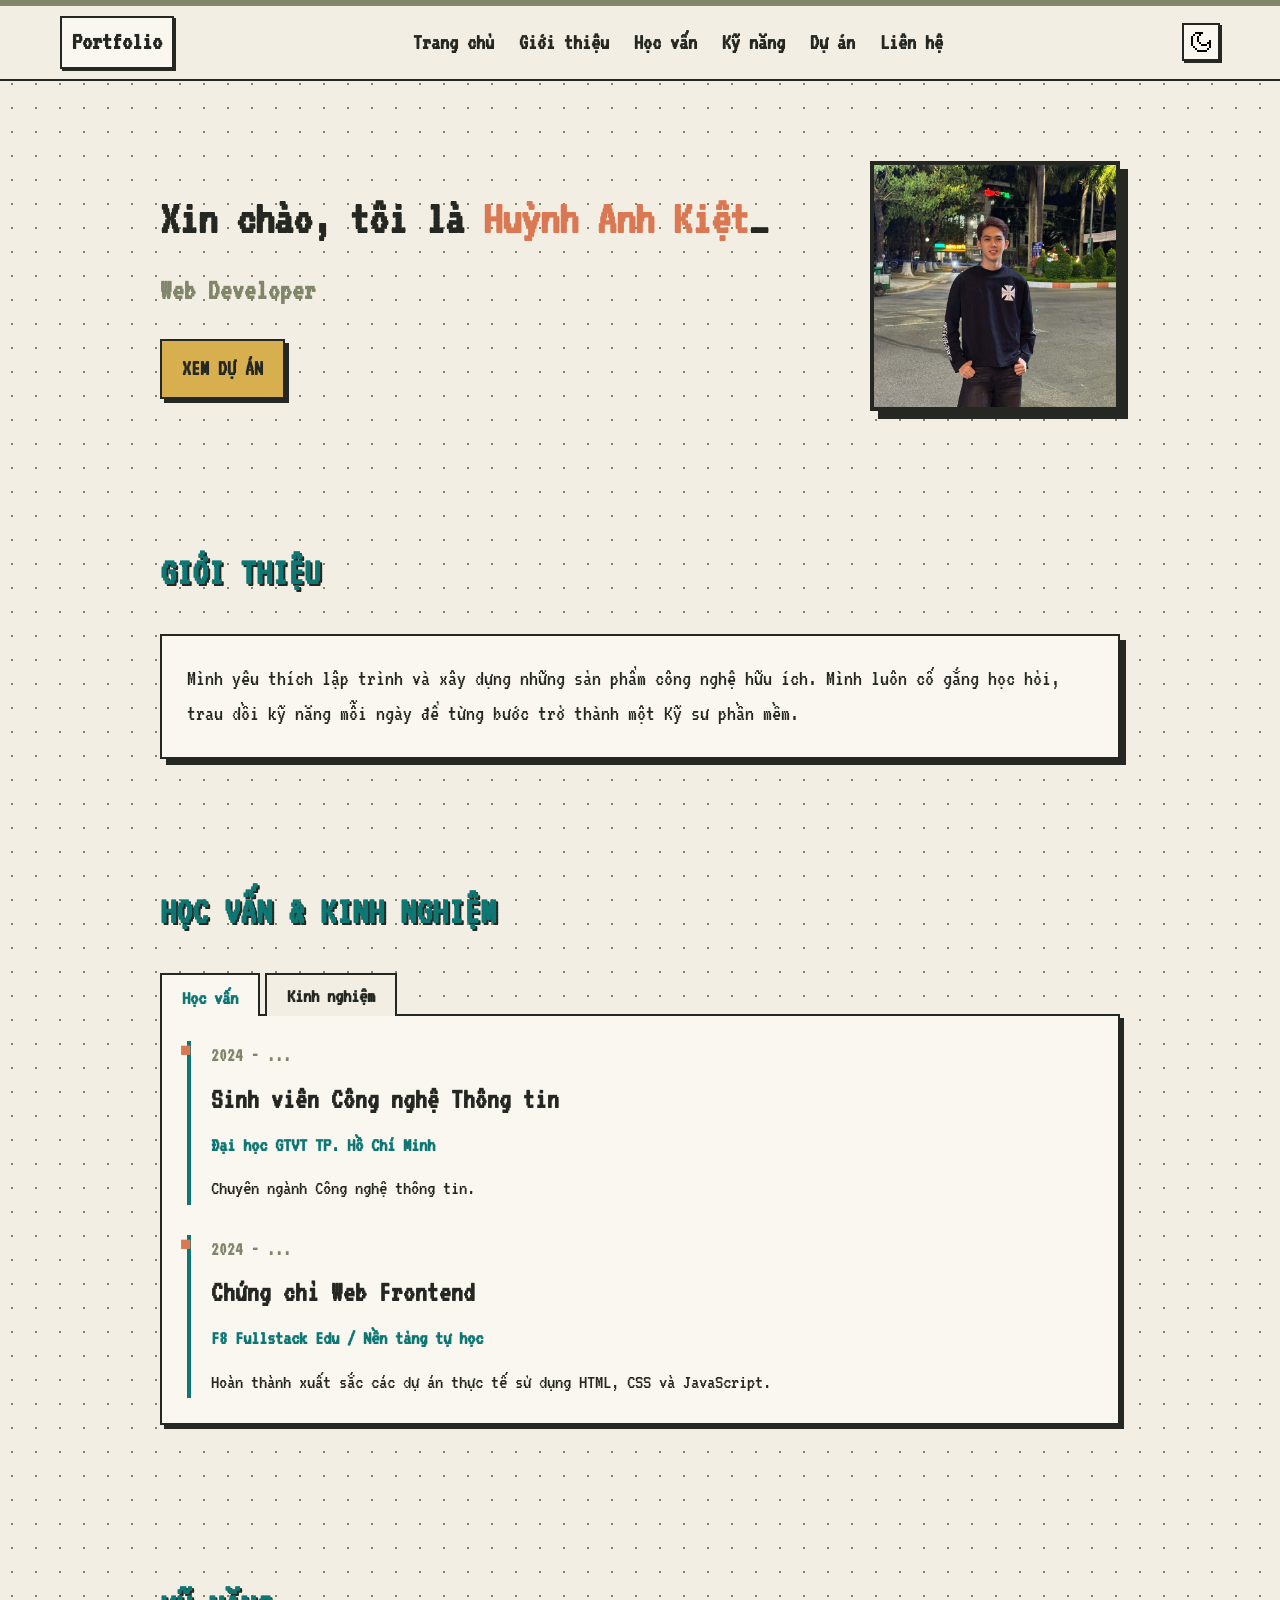
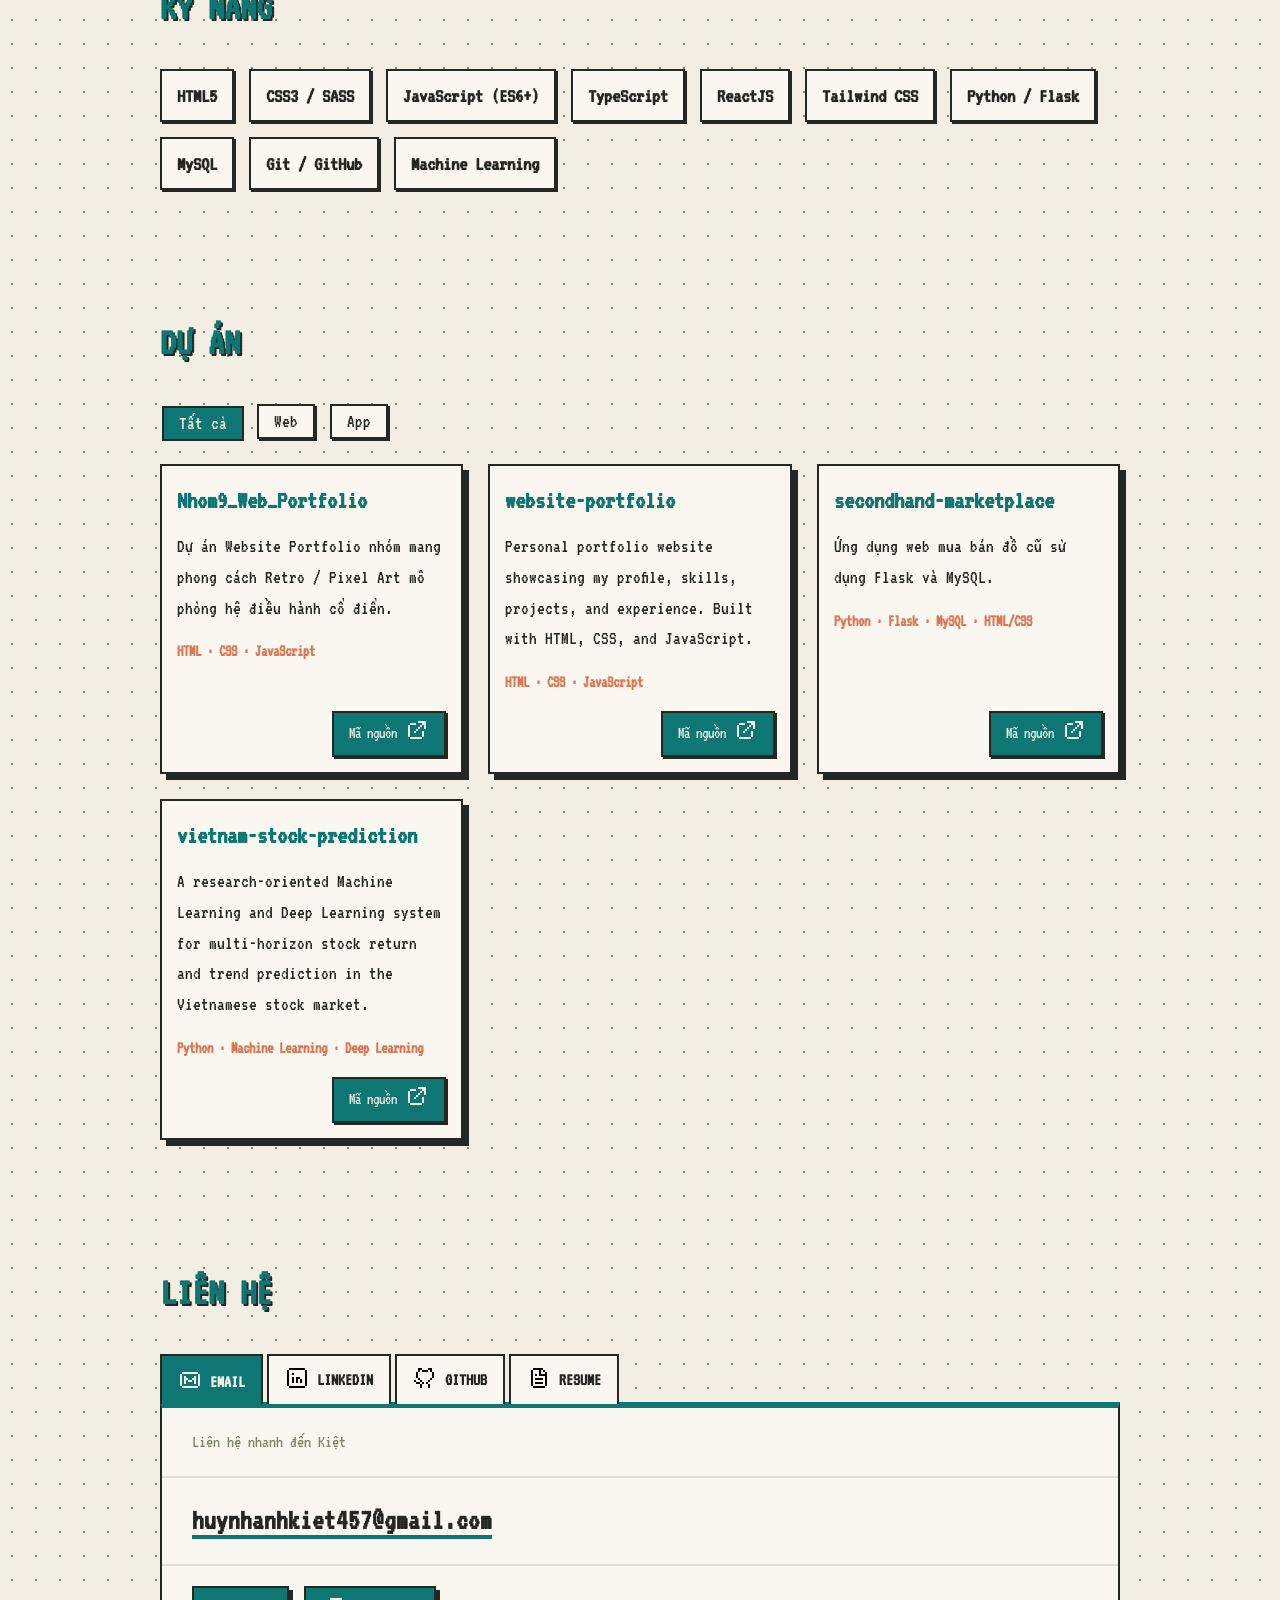
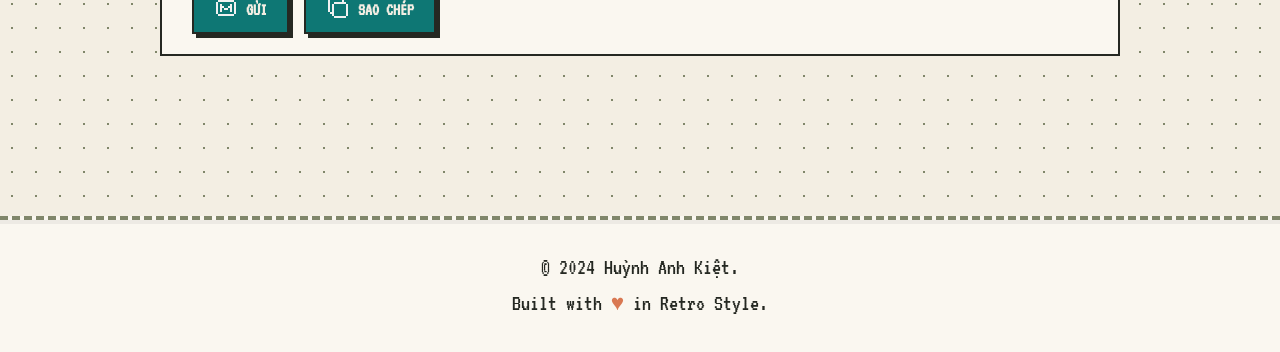
==== HuynhAnhKiet/index.html @ 13ee6129 "Update folder HuynhAnhKiet" ====
<!DOCTYPE html>
<html lang="vi">
<head>
    <meta name="description" content="Portfolio của Huỳnh Anh Kiệt - Junior Developer. Xem các dự án và kỹ năng lập trình Frontend của tôi.">
    <meta property="og:title" content="Huỳnh Anh Kiệt | Web Developer Portfolio">
    <meta property="og:description" content="Portfolio mang phong cách Retro / Windows 95.">
    <meta charset="UTF-8">
    <meta name="viewport" content="width=device-width, initial-scale=1.0">
    <title>Portfolio của Kiệt</title>
    <link rel="stylesheet" href="./css/style.css">
    <script src="js/main.js" defer></script>
    <script src="js/portfolio-data.js" defer></script>
</head>
<body>
    <header id="header">
        <nav class="navbar">
            <div class="logo">Portfolio</div>
            <ul class="nav-links">
                <li><a href="#hero">Trang chủ</a></li>
                <li><a href="#about">Giới thiệu</a></li>
                <li><a href="#resume">Học vấn</a></li>
                <li><a href="#skills">Kỹ năng</a></li>
                <li><a href="#projects">Dự án</a></li>
                <li><a href="#contact">Liên hệ</a></li>
            </ul>
            <button id="darkModeToggle" aria-label="Toggle Dark Mode">
                <img src="./assets/icons/moon.svg" alt="Toggle Dark Mode" width="24" height="24">
            </button>
            <div class="hamburger-menu" id="mobile-menu-btn">
                <span></span><span></span><span></span>
            </div>
        </nav>
    </header>

    <main>
        <section id="hero" class="section-padding hero-pixel">
            <div class="hero-content">
                <h1>Xin chào, tôi là <span class="highlight">Huỳnh Anh Kiệt</span><span class="blink-cursor">_</span></h1>
                <h2>Web Developer</h2>
                <a href="#projects" class="btn btn-primary">Xem dự án</a>
            </div>
            <div class="hero-image">
                <img src="./assets/images/avatar.jpg" alt="Ảnh đại diện" class="pixel-avatar" width="48" height="48">
            </div>
        </section>

        <section id="about" class="section-padding">
            <h2 class="section-title">Giới thiệu</h2>
            <div class="pixel-box">
                <p>Mình yêu thích lập trình và xây dựng những sản phẩm công nghệ hữu ích. 
                    Mình luôn cố gắng học hỏi, trau dồi kỹ năng mỗi ngày để từng bước trở thành một Kỹ sư phần mềm.
                </p>
            </div>
        </section>

        <section id="resume" class="section-padding">
            <h2 class="section-title">Học vấn & Kinh nghiệm</h2>
            <div class="tabs-container">
                <div class="tab-button">
                    <button class="tab-btn active" data-target="education">Học vấn</button>
                    <button class="tab-btn" data-target="experience">Kinh nghiệm</button>
                </div>

                <div class="tab-content active" id="education">
                    <ul class="retro-list">
                        <li>
                            <div class="time">2024 - ...</div>
                            <h3 class="title">Sinh viên Công nghệ Thông tin</h3>
                            <div class="subtitle">Đại học GTVT TP. Hồ Chí Minh</div>
                            <p>Chuyên ngành Công nghệ thông tin.</p>
                        </li>
                        <li>
                            <div class="time">2024 - ...</div>
                            <h3 class="title">Chứng chỉ Web Frontend</h3>
                            <div class="subtitle">F8 Fullstack Edu / Nền tảng tự học</div>
                            <p>Hoàn thành xuất sắc các dự án thực tế sử dụng HTML, CSS và JavaScript.</p>
                        </li>
                    </ul>
                </div>
                
                <div class="tab-content" id="experience">
                    <ul class="retro-list">
                        <li>
                            <div class="time">06/2024 - Hiện tại</div>
                            <h3 class="title">Junior Frontend Developer</h3>
                            <div class="subtitle">Công ty ABC Tech (Mẫu)</div>
                            <p>Phát triển giao diện web thân thiện người dùng. Tối ưu hóa hiệu suất trang (PageSpeed) và làm việc chặt chẽ với team Design qua Figma.</p>
                        </li>
                        <li>
                            <div class="time">01/2024 - 05/2024</div>
                            <h3 class="title">Thực tập sinh Web Developer</h3>
                            <div class="subtitle">Công ty XYZ Solutions (Mẫu)</div>
                            <p>Tham gia xây dựng các trang Landing Page bằng HTML/CSS/JS thuần. Học hỏi quy trình làm việc Agile/Scrum và quản lý mã nguồn bằng Git.</p>
                        </li>
                    </ul>
                </div>
            </div>
        </section>

        <section id="skills" class="section-padding">
            <h2 class="section-title">Kỹ năng</h2>
            <div class="skills-grid" id="skillsContainer"></div>
        </section>

        <section id="projects" class="section-padding">
            <h2 class="section-title">Dự án</h2>
            <div class="project-filter" id="projectFilter">
                <button class="filter-btn active" data-filter="all">Tất cả</button>
                <button class="filter-btn" data-filter="web">Web</button>
                <button class="filter-btn" data-filter="app">App</button>
            </div>
            <div class="projects-grid" id="projectsContainer"></div>
        </section>

        <section id="contact" class="section-padding">
            <h2 class="section-title">Liên hệ</h2>
            <div class="tabs-container">
                <div class="tab-buttons">
                    <button class="os-tab active" data-tab="tab-email">
                        <span><img src="./assets/icons/gmail.svg" alt="Gmail Icon" width="24" height="24"></span>
                        EMAIL
                    </button>
                    <button class="os-tab" data-tab="tab-linkedin">
                        <span><img src="./assets/icons/linkedin-2.svg" alt="LinkedIn Icon" width="24" height="24"></span>
                        LINKEDIN
                    </button>
                    <button class="os-tab" data-tab="tab-github">
                        <span><img src="./assets/icons/github.svg" alt="GitHub Icon" width="24" height="24"></span>
                        GITHUB
                    </button>
                    <button class="os-tab" data-tab="tab-resume">
                        <span><img src="./assets/icons/file-text.svg" alt="Resume Icon" width="24" height="24"></span>
                        RESUME
                    </button>
                </div>

                <div class="tab-panel-container">
                    <div class="tab-panel active" id="tab-email">
                        <div class="panel-row text-muted">Liên hệ nhanh đến Kiệt</div>
                        <div class="panel-row">
                            <a href="mailto:huynhanhkiet457@gmail.com" class="email-highlight">huynhanhkiet457@gmail.com</a>
                        </div>
                        <div class="panel-row action-buttons">
                            <a href="mailto:huynhanhkiet457@gmail.com">
                                <button class="os-btn btn-primary">
                                    <span><img src="./assets/icons/gmail.svg" alt="Gmail Icon" width="24" height="24"></span> Gửi
                                </button>
                            </a>

                            <button class="os-btn btn-primary" id="copyEmailBtn">
                                <span><img src="./assets/icons/copy.svg" alt="Copy Icon" width="24" height="24"></span> Sao chép
                            </button>
                        </div>
                    </div>

                    <div class="tab-panel" id="tab-linkedin">
                        <div class="panel-row text-muted">Kinh nghiệm làm việc và thư giới thiệu</div>
                        <div class="panel-row">
                            <span class="content-highlight">in/huynhanhkiet123</span>
                        </div>
                        <div class="panel-row action-buttons">
                            <a href="https://www.linkedin.com/in/huynhanhkiet123" class="os-btn btn-primary" target="_blank">
                                Mở LinkedIn <span><img src="./assets/icons/link.svg" alt="Link Icon" width="24" height="24"></span>
                            </a>
                        </div>
                    </div>

                    <div class="tab-panel" id="tab-github">
                        <div class="panel-row text-muted">Các dự án</div>
                        <div class="panel-row">
                            <span class="content-highlight">anhkiet1210</span>
                        </div>
                        <div class="panel-row action-buttons">
                            <a href="https://github.com/anhkiet1210" class="os-btn btn-primary" target="_blank">
                                Mở GitHub <span><img src="./assets/icons/link.svg" alt="Link Icon" width="24" height="24"></span>
                            </a>
                        </div>
                    </div>

                    <div class="tab-panel" id="tab-resume">
                        <div class="panel-row text-muted">Một trang PDF</div>
                        <div class="panel-row">
                            <span class="content-highlight">resume.pdf</span>
                        </div>
                        <div class="panel-row action-buttons">
                            <a href="./assets/docs/resume.pdf" download="resume.pdf" class="os-btn btn-primary">
                                Tải CV <span><img src="./assets/icons/download.svg" alt="Download Icon" width="24" height="24"></span>
                            </a>
                        </div>
                    </div>
                </div>
            </div>
        </section>
    </main>

    <button id="scrollToTopBtn" aria-label="Lên đầu trang" style="display: none;">
        <img src="./assets/icons/arrow-big-up.svg" alt="Up" width="24" height="24">
    </button>

    <footer class="retro-footer">
        <p>© 2024 Huỳnh Anh Kiệt.</p>
        <p>Built with <span style="color: var(--retro-terracotta);">♥</span> in Retro Style.</p>
    </footer>
</body>
</html>
---- HuynhAnhKiet/css/style.css ----
/* ================== 1. BIẾN MÀU & THIẾT LẬP CHUNG ================== */
@import url('https://fonts.googleapis.com/css2?family=VT323&display=swap');

:root {
    --warm-beige: #F3EEE3;
    --vintage-ivory: #FAF7F0;
    --retro-charcoal: #252822;
    --crt-teal: #0E7774;
    --retro-terracotta: #D97852;
    --arcade-gold: #D8AF4F;
    --vintage-olive: #80866A;
    --shadow-color: #252822;
}
a, 
button, 
.os-tab, 
.tab-btn, 
.filter-btn, 
.nav-links a {
    cursor: url('../assets/icons/mouse.svg'), pointer !important;
}

/* Biến màu cho Dark Mode */
body.dark-mode {
    --warm-beige: #121212;
    --vintage-ivory: #1E1E1E;
    --retro-charcoal: #E0E0E0;
    --crt-teal: #4db8b8;
    --retro-terracotta: #e07a5f;
    --arcade-gold: #f4a261;
    --vintage-olive: #8d99ae;
    --shadow-color: #000000;
}

* {
    margin: 0;
    padding: 0;
    box-sizing: border-box;
}

html {
    scroll-behavior: smooth;
}

body {
    font-family: 'VT323', monospace;
    background-color: var(--warm-beige);
    background-image: radial-gradient(var(--vintage-olive) 1px, transparent 1px);
    background-size: 24px 24px;
    color: var(--retro-charcoal);
    line-height: 1.6;
    transition: background-color 0.3s, color 0.3s;
    cursor: url('../assets/icons/cursor-minimal.svg'), auto; 
}

main {
    max-width: 1000px;
    margin: 0 auto;
    padding: 20px;
}

.section-padding {
    padding: 60px 0;
}

.section-title {
    font-size: 2.5rem;
    color: var(--crt-teal);
    text-transform: uppercase;
    text-shadow: 2px 2px 0px var(--shadow-color);
    margin-bottom: 30px;
}

/* Nút bấm chung */
.btn-primary {
    display: inline-block;
    background-color: var(--arcade-gold);
    color: var(--shadow-color);
    border: 2px solid var(--retro-charcoal);
    padding: 10px 20px;
    font-family: inherit;
    font-size: 1.4rem;
    font-weight: bold;
    text-decoration: none;
    text-transform: uppercase;
    box-shadow: 4px 4px 0px var(--shadow-color);
    cursor: pointer;
    transition: transform 0.1s, box-shadow 0.1s;
}

.btn-primary:active {
    transform: translate(4px, 4px);
    box-shadow: 0px 0px 0px var(--shadow-color);
}

/* Bổ sung hiệu ứng khi lướt chuột qua nút bấm chung */
.btn-primary:hover, .os-btn:hover {
    transform: translate(-2px, -2px);
    box-shadow: 6px 6px 0px var(--shadow-color);
    background-color: var(--crt-teal);
    color: var(--warm-beige);
}

/* Bỏ hover cho nút đang Active ở project-filter để không bị loạn màu */
.filter-btn.active:hover {
    transform: translate(2px, 2px);
    box-shadow: 0px 0px 0px var(--shadow-color);
}

/* ================== 2. HEADER & NAVBAR ================== */
#header {
    font-size: 1.4rem;
    background-color: var(--warm-beige);
    border-top: 6px solid var(--vintage-olive);
    border-bottom: 2px solid var(--retro-charcoal);
    position: sticky;
    top: 0;
    z-index: 1000;
    transition: background-color 0.3s;
}

.navbar {
    display: flex;
    justify-content: space-between;
    align-items: center;
    padding: 10px 20px;
    max-width: 1200px;
    margin: 0 auto;
}

.logo {
    background-color: var(--vintage-ivory);
    color: var(--retro-charcoal);
    border: 2px solid var(--retro-charcoal);
    padding: 4px 10px;
    font-size: 1.6rem;
    font-weight: bold;
    box-shadow: 2px 2px 0px var(--shadow-color);
}

.nav-links {
    display: flex;
    list-style: none;
    gap: 25px;
}

.nav-links a {
    text-decoration: none;
    color: var(--retro-charcoal);
    font-weight: bold;
    font-size: 1.4rem;
}

.nav-links a:hover {
    color: var(--crt-teal);
}

#darkModeToggle {
    background-color: var(--vintage-ivory);
    border: 2px solid var(--retro-charcoal);
    padding: 5px;
    cursor: pointer;
    display: flex;
    align-items: center;
    box-shadow: 2px 2px 0px var(--shadow-color);
    transition: transform 0.1s, box-shadow 0.1s;
}

#darkModeToggle:active {
    transform: translate(2px, 2px);
    box-shadow: 0px 0px 0px var(--shadow-color);
}

/* Ẩn Hamburger mặc định trên PC */
.hamburger-menu {
    display: none;
    flex-direction: column;
    gap: 4px;
    cursor: pointer;
    border: 2px solid var(--retro-charcoal);
    padding: 5px;
    background-color: var(--vintage-ivory);
    box-shadow: 2px 2px 0px var(--shadow-color);
}
.hamburger-menu span {
    width: 25px;
    height: 3px;
    background-color: var(--retro-charcoal);
}

/* ================== 3. HERO & ABOUT ================== */
.hero-pixel {
    display: flex;
    align-items: center;
    justify-content: space-between;
    gap: 40px;
}

.hero-content h1 {
    font-size: 3rem;
    margin-bottom: 10px;
}
.hero-content h2 {
    font-size: 1.8rem;
    color: var(--vintage-olive);
    margin-bottom: 25px;
}
.highlight {
    color: var(--retro-terracotta);
}
.blink-cursor {
    animation: blink 1s step-end infinite;
}
@keyframes blink { 50% { opacity: 0; } }

.pixel-avatar {
    width: 250px;
    height: 250px;
    object-fit: cover;
    background-color: var(--vintage-ivory);
    border: 4px solid var(--retro-charcoal);
    box-shadow: 8px 8px 0px var(--shadow-color);
}

.pixel-box {
    background-color: var(--vintage-ivory);
    border: 2px solid var(--retro-charcoal);
    padding: 25px;
    box-shadow: 6px 6px 0px var(--shadow-color);
    font-size: 1.4rem;
}

/* ================== 4. RESUME (TABS) ================== */
.tab-button {
    display: flex;
    gap: 5px;
    margin-bottom: -2px;
}

.tab-btn {
    background-color: var(--warm-beige);
    color: var(--retro-charcoal);
    border: 2px solid var(--retro-charcoal);
    border-bottom: none;
    padding: 8px 20px;
    font-family: inherit;
    font-size: 1.3rem;
    font-weight: bold;
    cursor: pointer;
    transition: background-color 0.2s, color 0.2s;
}

.tab-btn.active {
    background-color: var(--vintage-ivory);
    color: var(--crt-teal);
    padding-top: 12px;
}

.tab-btn:hover:not(.active) {
    background-color: rgba(14, 119, 116, 0.1);
}

.tab-content {
    display: none;
    background-color: var(--vintage-ivory);
    border: 2px solid var(--retro-charcoal);
    padding: 25px;
    box-shadow: 4px 4px 0px var(--shadow-color);
    font-size: 1.3rem;
}
.tab-content.active { display: block; }

/* ================== 5. SKILLS & PROJECTS ================== */
.skills-grid {
    display: flex;
    flex-wrap: wrap;
    gap: 15px;
}
.skill-card {
    background-color: var(--vintage-ivory);
    border: 2px solid var(--retro-charcoal);
    padding: 8px 15px;
    font-size: 1.3rem;
    font-weight: bold;
    box-shadow: 2px 2px 0px var(--shadow-color);
    transition: transform 0.2s, box-shadow 0.2s, background-color 0.2s, color 0.2s;
}

.skill-card:hover {
    transform: translate(-2px, -2px);
    box-shadow: 4px 4px 0px var(--shadow-color);
    background-color: var(--crt-teal);
    color: var(--warm-beige);
}

.project-filter {
    display: flex;
    gap: 15px;
    margin-bottom: 25px;
}
.filter-btn {
    background-color: var(--vintage-ivory);
    color: var(--retro-charcoal);
    border: 2px solid var(--retro-charcoal);
    padding: 6px 15px;
    font-family: inherit;
    font-size: 1.2rem;
    cursor: pointer;
    box-shadow: 2px 2px 0px var(--shadow-color);
}
.filter-btn.active, .filter-btn:active {
    background-color: var(--crt-teal);
    color: var(--warm-beige);
    transform: translate(2px, 2px);
    box-shadow: 0px 0px 0px var(--shadow-color);
}

.projects-grid {
    display: grid;
    grid-template-columns: repeat(auto-fit, minmax(280px, 1fr));
    gap: 25px;
}
.project-card {
    background-color: var(--vintage-ivory);
    border: 2px solid var(--retro-charcoal);
    box-shadow: 6px 6px 0px var(--shadow-color);
    padding: 15px;
    display: flex;
    flex-direction: column;
    transition: transform 0.2s, box-shadow 0.2s;
    height: 100%;
}

.project-card:hover {
    transform: translate(-4px, -4px);
    box-shadow: 10px 10px 0px var(--shadow-color);
}

.project-image {
    width: 100%;
    height: 180px;
    object-fit: cover;
    border: 2px solid var(--retro-charcoal);
    margin-bottom: 15px;
}
.project-title {
    font-size: 1.6rem;
    color: var(--crt-teal);
    margin-bottom: 10px;
}
.project-description {
    font-size: 1.2rem;
    margin-bottom: 15px;
}
.project-technologies {
    font-size: 1rem;
    color: var(--retro-terracotta);
    margin-bottom: 15px;
    font-weight: bold;
}
.project-link {
    display: inline-flex;
    align-items: center;
    gap: 8px;
    background-color: var(--crt-teal);
    color: var(--warm-beige);
    padding: 5px 15px;
    text-decoration: none;
    border: 2px solid var(--retro-charcoal);
    box-shadow: 2px 2px 0px var(--shadow-color);
}

.project-link img {
    filter: invert(99%) sepia(51%) saturate(161%) hue-rotate(334deg) brightness(112%) contrast(89%);
}

.project-content {
    display: flex;
    flex-direction: column;
    flex-grow: 1; 
}

.project-links {
    display: flex;
    justify-content: flex-end;
    margin-top: auto;
}

/* ================== 6. CONTACT TABS (RETRO UI) ================== */
.tabs-container { margin-bottom: 30px; }
.tab-buttons {
    display: flex;
    gap: 4px;
    margin-bottom: -2px;
    position: relative;
    z-index: 2;
    flex-wrap: wrap;
}
.os-tab {
    background-color: var(--vintage-ivory);
    color: var(--retro-charcoal);
    border: 2px solid var(--retro-charcoal);
    border-bottom: none;
    padding: 8px 16px;
    font-family: inherit;
    font-size: 1.1rem;
    font-weight: bold;
    cursor: pointer;
    display: flex;
    align-items: center;
    gap: 8px;
}
.os-tab.active {
    background-color: var(--crt-teal);
    color: var(--warm-beige);
    padding-top: 12px;
}
.tab-panel-container {
    background-color: var(--vintage-ivory);
    border: 2px solid var(--retro-charcoal);
    border-top: 6px solid var(--crt-teal);
    position: relative;
    z-index: 1;
}
.tab-panel { display: none; }
.tab-panel.active { display: block; }
.panel-row {
    padding: 20px 30px;
    border-bottom: 2px solid rgba(0, 0, 0, 0.1);
    display: block;
}
.panel-row:last-child { border-bottom: none; }
.text-muted {
    color: var(--vintage-olive);
    font-size: 1.1rem;
}
.email-highlight, .content-highlight {
    font-size: 1.8rem;
    font-weight: bold;
    color: var(--retro-charcoal);
    text-decoration: none;
}
.email-highlight { border-bottom: 4px solid var(--crt-teal); }

.action-buttons { display: flex; gap: 15px; }
.os-btn {
    font-family: inherit;
    font-size: 1.1rem;
    font-weight: bold;
    padding: 8px 20px;
    border: 2px solid var(--retro-charcoal);
    box-shadow: 4px 4px 0px var(--shadow-color);
    cursor: pointer;
    display: inline-flex;
    align-items: center;
    gap: 8px;
    text-decoration: none;
    background-color: var(--vintage-ivory);
    color: var(--retro-charcoal);
}
.os-btn:active {
    transform: translate(4px, 4px);
    box-shadow: 0px 0px 0px var(--shadow-color);
}
.os-btn.btn-primary {
    background-color: var(--crt-teal);
    color: var(--warm-beige);
}
.os-tab.active img, .os-btn.btn-primary img {
    filter: invert(99%) sepia(51%) saturate(161%) hue-rotate(334deg) brightness(112%) contrast(89%);
}

/* Nút Lên Đầu Trang */
#scrollToTopBtn {
    position: fixed;
    bottom: 30px;
    right: 30px;
    background-color: var(--arcade-gold);
    border: 2px solid var(--retro-charcoal);
    padding: 10px;
    box-shadow: 4px 4px 0px var(--shadow-color);
    cursor: pointer;
    z-index: 999;
}

/* ================== 7. RESPONSIVE (MOBILE) ================== */
@media (max-width: 768px) {
    .hamburger-menu { display: flex; }
    
    .nav-links {
        position: absolute;
        top: 100%;
        left: -100%;
        width: 100%;
        background-color: var(--vintage-ivory);
        flex-direction: column;
        text-align: center;
        padding: 20px 0;
        border-bottom: 2px solid var(--retro-charcoal);
        transition: left 0.3s ease;
    }
    .nav-links.active { left: 0; }
    
    .hero-pixel {
        flex-direction: column-reverse;
        text-align: center;
    }
    .panel-row { padding: 15px; }
}

/* ================== DANH SÁCH HỌC VẤN & KINH NGHIỆM ================== */
.retro-list {
    list-style: none;
    padding: 0;
}

.retro-list li {
    margin-bottom: 30px;
    padding-left: 20px;
    border-left: 4px solid var(--crt-teal); /* Đường kẻ dọc màu xanh ngọc */
    position: relative;
}

.retro-list li:last-child {
    margin-bottom: 0;
}

/* Tạo dấu bullet hình vuông Pixel */
.retro-list li::before {
    content: '■';
    position: absolute;
    left: -11px; /* Căn giữa viên vuông lên đường kẻ */
    top: 0;
    color: var(--retro-terracotta); /* Màu cam đất làm điểm nhấn */
    font-size: 1.2rem;
    line-height: 1;
}

.retro-list .time {
    font-size: 1.2rem;
    color: var(--vintage-olive);
    font-weight: bold;
    margin-bottom: 5px;
    font-family: var(--font-mono); /* Nếu bạn có link font Space Mono */
}

.retro-list .title {
    font-size: 1.8rem;
    color: var(--retro-charcoal);
    margin-bottom: 5px;
}

.retro-list .subtitle {
    font-size: 1.3rem;
    font-weight: bold;
    color: var(--crt-teal);
    margin-bottom: 10px;
}

.retro-footer {
    text-align: center;
    padding: 30px 20px;
    background-color: var(--vintage-ivory);
    border-top: 4px dashed var(--vintage-olive);
    color: var(--retro-charcoal);
    font-size: 1.4rem;
    margin-top: 50px;
    box-shadow: inset 0px 4px 0px rgba(0,0,0,0.05);
}
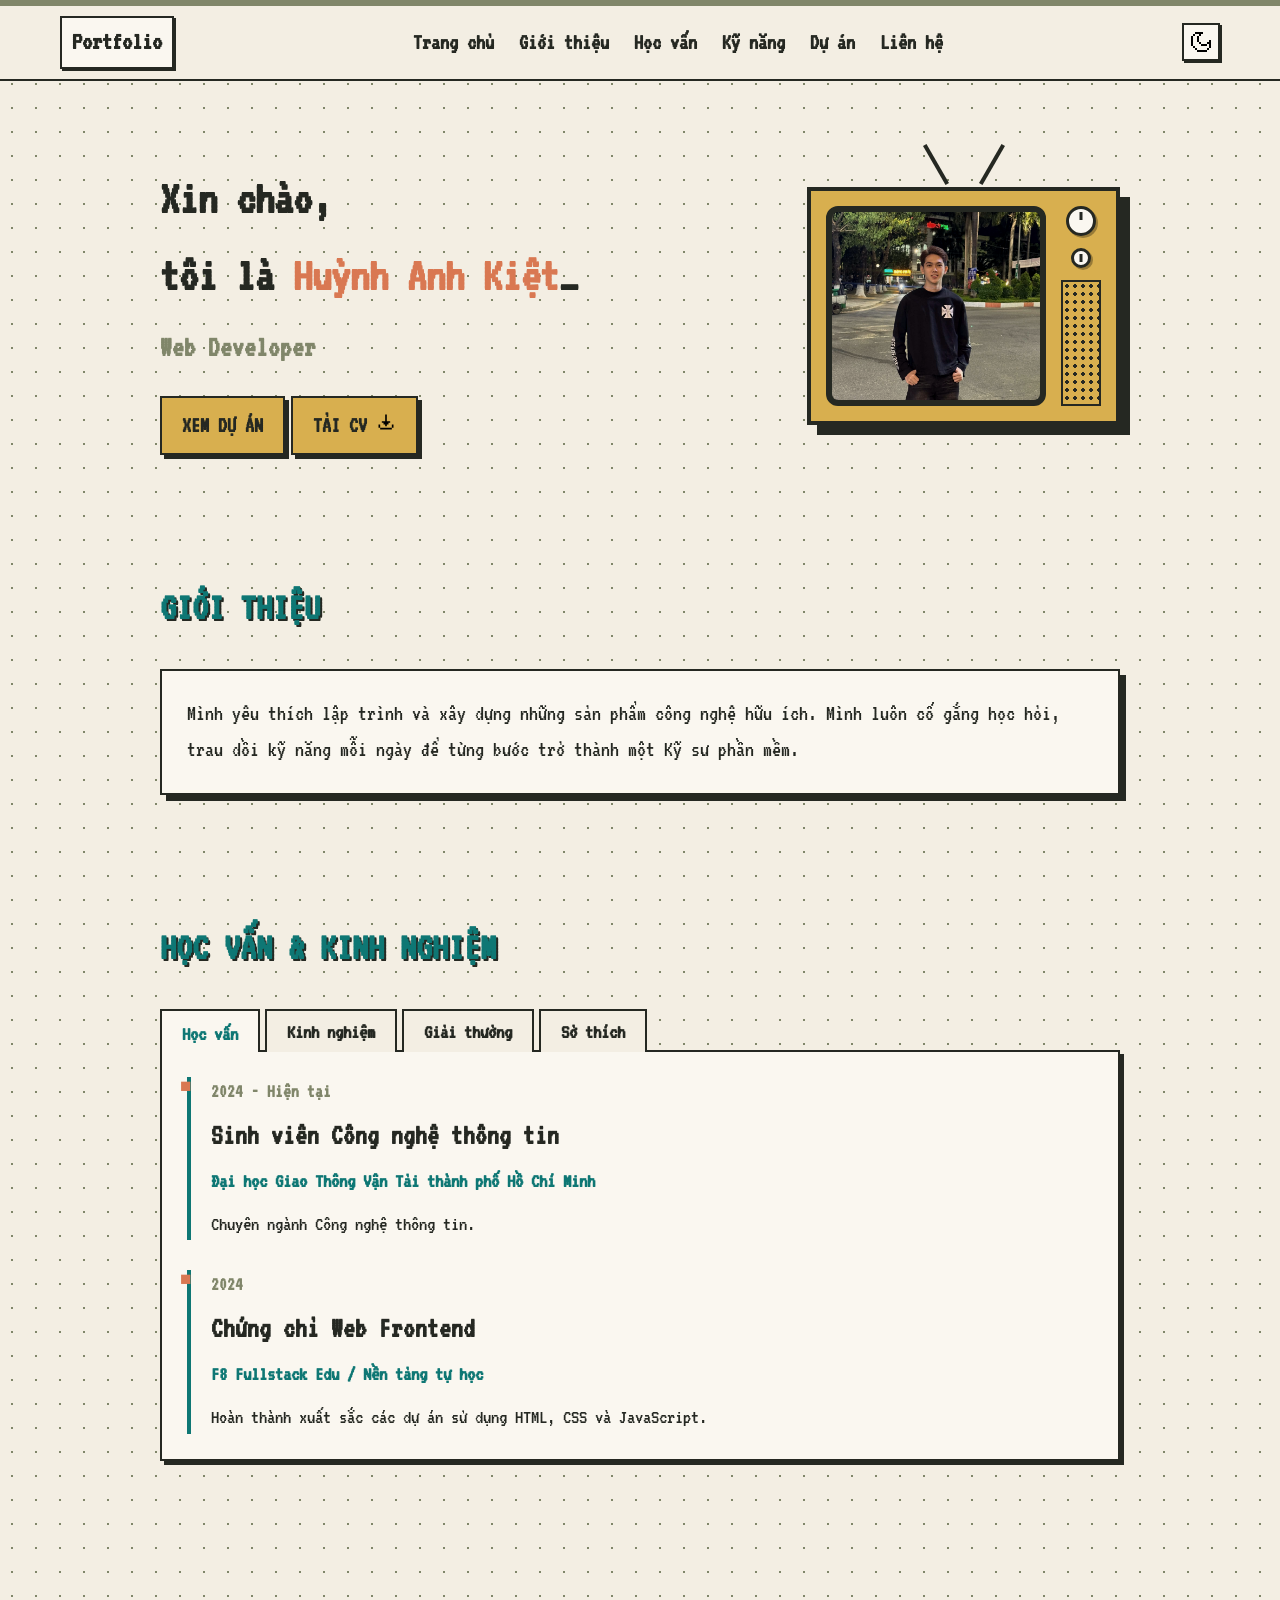
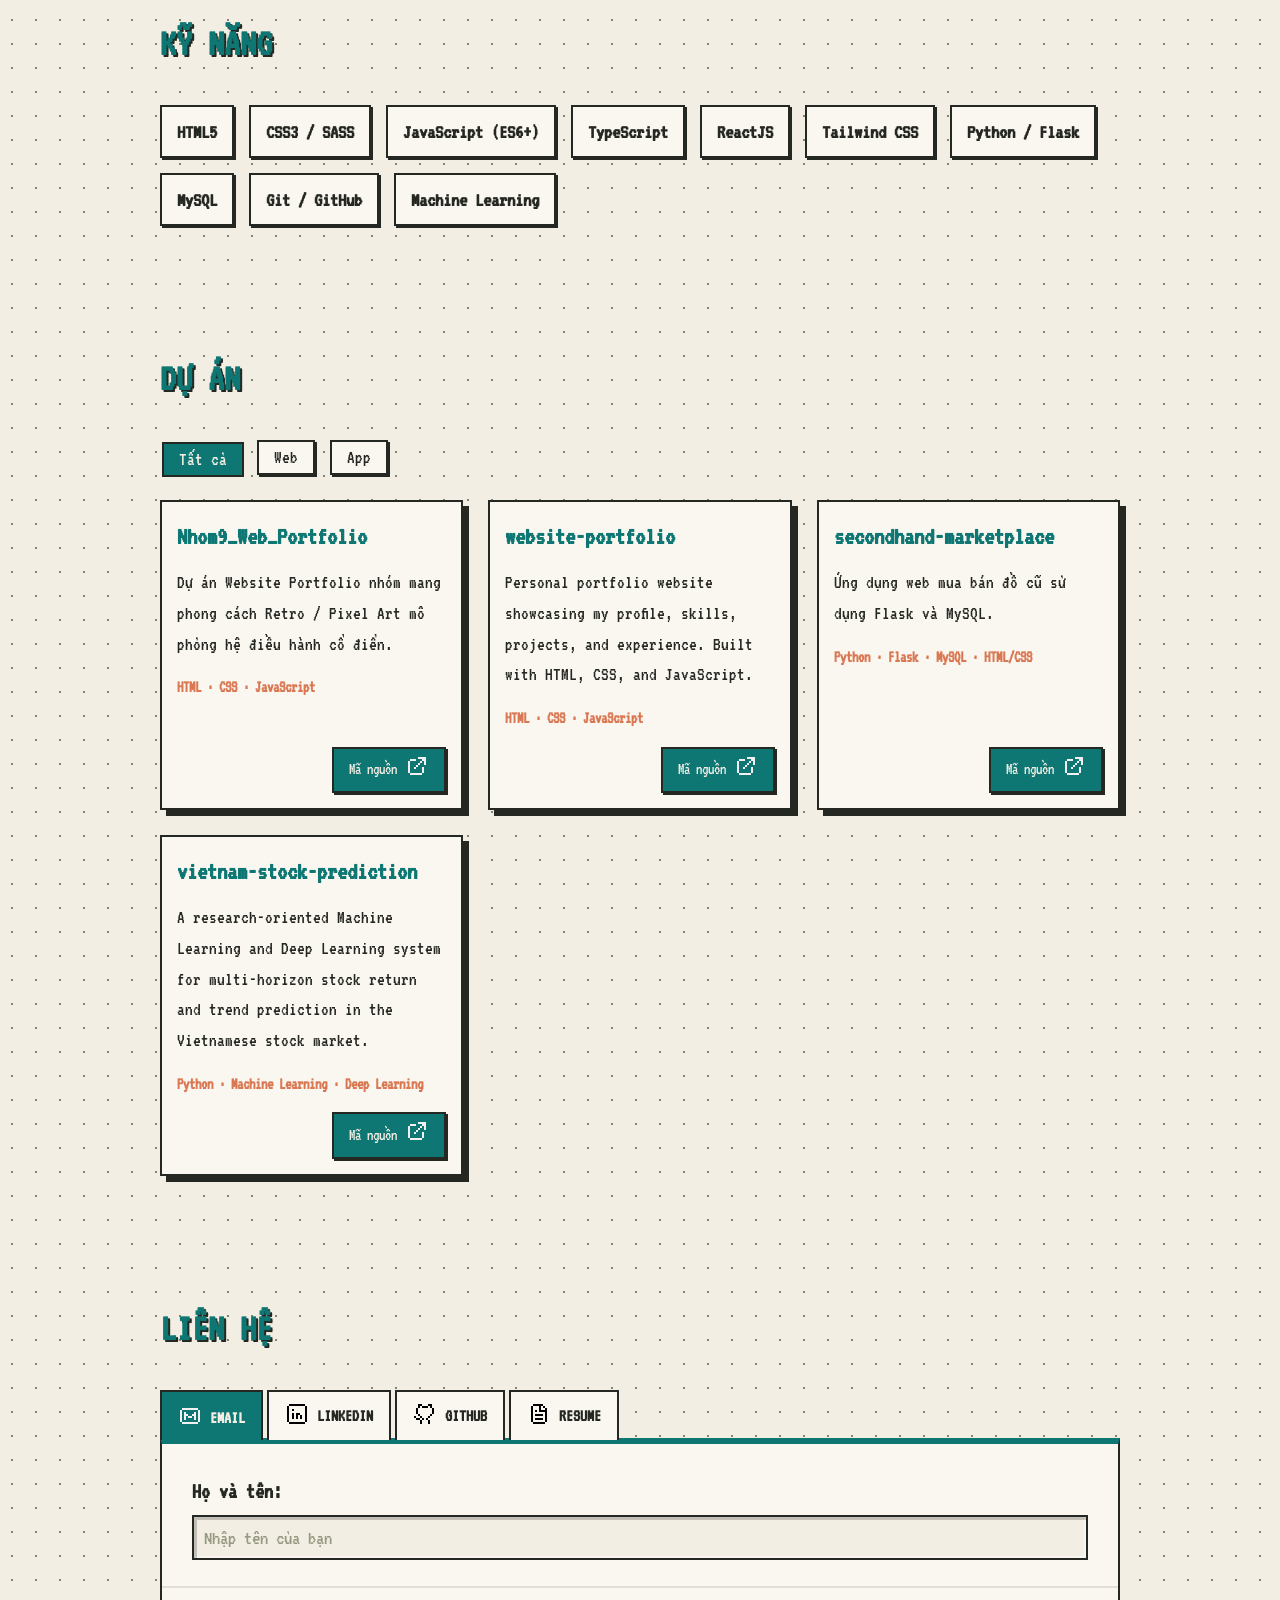
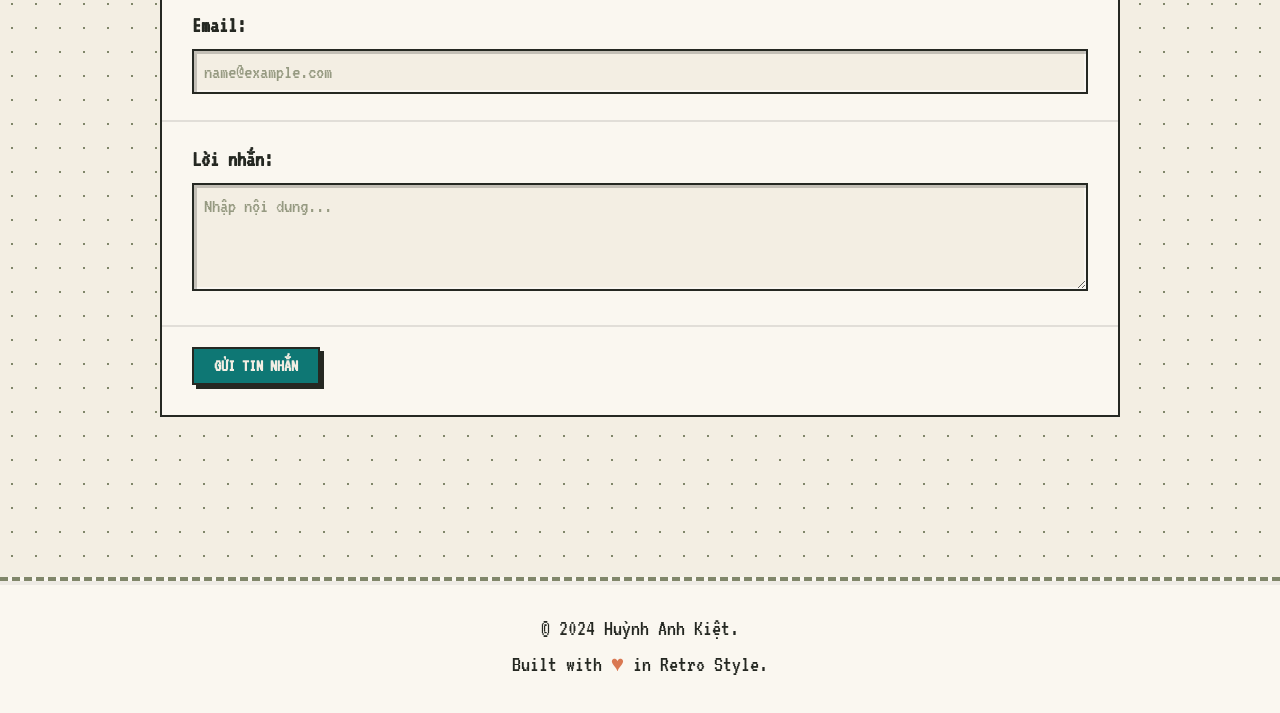
==== commit 8ebfd6c3: "Add tab sở thích" ====
--- a/HuynhAnhKiet/index.html
+++ b/HuynhAnhKiet/index.html
@@ -35,12 +35,34 @@
     <main>
         <section id="hero" class="section-padding hero-pixel">
             <div class="hero-content">
-                <h1>Xin chào, tôi là <span class="highlight">Huỳnh Anh Kiệt</span><span class="blink-cursor">_</span></h1>
+                <h1>Xin chào, <br>tôi là <span class="highlight">Huỳnh Anh Kiệt</span><span class="blink-cursor">_</span></h1>
                 <h2>Web Developer</h2>
-                <a href="#projects" class="btn btn-primary">Xem dự án</a>
-            </div>
+                
+                <div class="hero-buttons">
+                    <a href="#projects" class="btn btn-primary">Xem dự án</a>
+                    <a href="./docs/resume.pdf" download="resume.pdf" class="btn btn-primary btn-secondary">
+                        Tải CV <span><img src="./assets/icons/download.svg" alt="Download" width="20" height="20"></span>
+                    </a>
+                </div>
+            </div>
+
             <div class="hero-image">
-                <img src="./assets/images/avatar.jpg" alt="Ảnh đại diện" class="pixel-avatar" width="48" height="48">
+                <div class="retro-tv">
+                    <div class="tv-antenna"></div>
+                    
+                    <div class="tv-box">
+                        <div class="tv-screen-wrapper">
+                            <img src="./assets/images/avatar.jpg" alt="Ảnh đại diện" class="tv-avatar">
+                            <div class="crt-overlay"></div>
+                        </div>
+                        
+                        <div class="tv-controls">
+                            <div class="tv-dial"></div>
+                            <div class="tv-dial small"></div>
+                            <div class="tv-speaker"></div>
+                        </div>
+                    </div>
+                </div>
             </div>
         </section>
 
@@ -59,21 +81,23 @@
                 <div class="tab-button">
                     <button class="tab-btn active" data-target="education">Học vấn</button>
                     <button class="tab-btn" data-target="experience">Kinh nghiệm</button>
+                    <button class="tab-btn" data-target="awards">Giải thưởng</button>
+                    <button class="tab-btn" data-target="hobbies">Sở thích</button>
                 </div>
 
                 <div class="tab-content active" id="education">
                     <ul class="retro-list">
                         <li>
-                            <div class="time">2024 - ...</div>
-                            <h3 class="title">Sinh viên Công nghệ Thông tin</h3>
-                            <div class="subtitle">Đại học GTVT TP. Hồ Chí Minh</div>
+                            <div class="time">2024 - Hiện tại</div>
+                            <h3 class="title">Sinh viên Công nghệ thông tin</h3>
+                            <div class="subtitle">Đại học Giao Thông Vận Tải thành phố Hồ Chí Minh</div>
                             <p>Chuyên ngành Công nghệ thông tin.</p>
                         </li>
                         <li>
-                            <div class="time">2024 - ...</div>
+                            <div class="time">2024</div>
                             <h3 class="title">Chứng chỉ Web Frontend</h3>
                             <div class="subtitle">F8 Fullstack Edu / Nền tảng tự học</div>
-                            <p>Hoàn thành xuất sắc các dự án thực tế sử dụng HTML, CSS và JavaScript.</p>
+                            <p>Hoàn thành xuất sắc các dự án sử dụng HTML, CSS và JavaScript.</p>
                         </li>
                     </ul>
                 </div>
@@ -91,6 +115,29 @@
                             <h3 class="title">Thực tập sinh Web Developer</h3>
                             <div class="subtitle">Công ty XYZ Solutions (Mẫu)</div>
                             <p>Tham gia xây dựng các trang Landing Page bằng HTML/CSS/JS thuần. Học hỏi quy trình làm việc Agile/Scrum và quản lý mã nguồn bằng Git.</p>
+                        </li>
+                    </ul>
+                </div>
+
+                <div class="tab-content" id="awards">
+                    <ul class="retro-list">
+                        <li>
+                            <div class="time">Hiện tại</div>
+                            <h3 class="title">Chưa có</h3>
+                            <p>Mình đang nỗ lực học tập và trau dồi từng ngày để có thể bổ sung những thành tích tự hào vào mục này trong tương lai gần!</p>
+                        </li>
+                    </ul>
+                </div>
+
+                <div class="tab-content" id="hobbies">
+                    <ul class="retro-list">
+                        <li>
+                            <h3 class="title">Retro Gaming & Pixel Art</h3>
+                            <p>Khám phá các tựa game cổ điển trên hệ máy NES/SNES và tập tành vẽ đồ họa Pixel lúc rảnh rỗi.</p>
+                        </li>
+                        <li>
+                            <h3 class="title">Âm nhạc Synthwave</h3>
+                            <p>Thích nghe các bản nhạc mang âm hưởng thập niên 80 để tăng cường sự tập trung khi viết code.</p>
                         </li>
                     </ul>
                 </div>
@@ -136,21 +183,29 @@
 
                 <div class="tab-panel-container">
                     <div class="tab-panel active" id="tab-email">
-                        <div class="panel-row text-muted">Liên hệ nhanh đến Kiệt</div>
-                        <div class="panel-row">
-                            <a href="mailto:huynhanhkiet457@gmail.com" class="email-highlight">huynhanhkiet457@gmail.com</a>
-                        </div>
-                        <div class="panel-row action-buttons">
-                            <a href="mailto:huynhanhkiet457@gmail.com">
-                                <button class="os-btn btn-primary">
-                                    <span><img src="./assets/icons/gmail.svg" alt="Gmail Icon" width="24" height="24"></span> Gửi
-                                </button>
-                            </a>
-
-                            <button class="os-btn btn-primary" id="copyEmailBtn">
-                                <span><img src="./assets/icons/copy.svg" alt="Copy Icon" width="24" height="24"></span> Sao chép
-                            </button>
-                        </div>
+                        <form id="contactForm" class="retro-form">
+                            <div class="panel-row">
+                                <label for="senderName">Họ và tên:</label>
+                                <input type="text" id="senderName" class="os-input" placeholder="Nhập tên của bạn">
+                                <span class="error-msg" id="nameError" style="color: red; font-size: 0.8rem; display: block;"></span>
+                            </div>
+                            
+                            <div class="panel-row">
+                                <label for="senderEmail">Email:</label>
+                                <input type="email" id="senderEmail" class="os-input" placeholder="name@example.com">
+                                <span class="error-msg" id="emailError" style="color: red; font-size: 0.8rem; display: block;"></span>
+                            </div>
+                            
+                            <div class="panel-row">
+                                <label for="senderMessage">Lời nhắn:</label>
+                                <textarea id="senderMessage" class="os-input" rows="4" placeholder="Nhập nội dung..."></textarea>
+                                <span class="error-msg" id="messageError" style="color: red; font-size: 0.8rem; display: block;"></span>
+                            </div>
+                            
+                            <div class="panel-row action-buttons">
+                                <button type="submit" class="os-btn btn-primary">Gửi tin nhắn</button>
+                            </div>
+                        </form>
                     </div>
 
                     <div class="tab-panel" id="tab-linkedin">
@@ -183,7 +238,7 @@
                             <span class="content-highlight">resume.pdf</span>
                         </div>
                         <div class="panel-row action-buttons">
-                            <a href="./assets/docs/resume.pdf" download="resume.pdf" class="os-btn btn-primary">
+                            <a href="./docs/resume.pdf" download="resume.pdf" class="os-btn btn-primary">
                                 Tải CV <span><img src="./assets/icons/download.svg" alt="Download Icon" width="24" height="24"></span>
                             </a>
                         </div>
--- a/HuynhAnhKiet/css/style.css
+++ b/HuynhAnhKiet/css/style.css
@@ -566,4 +566,172 @@
     font-size: 1.4rem;
     margin-top: 50px;
     box-shadow: inset 0px 4px 0px rgba(0,0,0,0.05);
+}
+
+/* ================== 9. RETRO TV AVATAR ================== */
+.retro-tv {
+    display: flex;
+    flex-direction: column;
+    align-items: center;
+    position: relative;
+    transform: translateY(-20px); /* Kéo TV lên một chút cho cân đối với chữ */
+}
+
+/* Vẽ râu ăng-ten */
+.tv-antenna {
+    width: 80px;
+    height: 35px;
+    position: relative;
+}
+.tv-antenna::before, .tv-antenna::after {
+    content: '';
+    position: absolute;
+    bottom: 0;
+    width: 4px;
+    height: 45px;
+    background-color: var(--retro-charcoal);
+}
+.tv-antenna::before {
+    left: 10px;
+    transform: rotate(-30deg);
+}
+.tv-antenna::after {
+    right: 10px;
+    transform: rotate(30deg);
+}
+
+/* Vỏ ngoài của TV */
+.tv-box {
+    background-color: var(--arcade-gold); /* Màu vàng hoài cổ */
+    border: 4px solid var(--retro-charcoal);
+    padding: 15px;
+    box-shadow: 10px 10px 0px var(--shadow-color);
+    display: flex;
+    gap: 15px;
+    position: relative;
+    z-index: 2;
+    transition: transform 0.2s;
+}
+.tv-box:hover {
+    transform: translate(-2px, -2px); /* Hiệu ứng nảy nhẹ khi rê chuột vào TV */
+}
+
+/* Màn hình TV */
+.tv-screen-wrapper {
+    position: relative;
+    width: 220px;
+    height: 200px;
+    background-color: #111;
+    border: 6px solid var(--retro-charcoal);
+    border-radius: 12px; /* Bo góc màn hình giống TV lồi CRT */
+    overflow: hidden;
+    box-shadow: inset 0px 0px 20px rgba(0,0,0,0.9); /* Đổ bóng bên trong tạo độ sâu */
+}
+
+/* Ảnh đại diện bên trong TV */
+.tv-avatar {
+    width: 100%;
+    height: 100%;
+    object-fit: cover;
+    filter: contrast(1.1) brightness(0.9) sepia(0.2); /* Chỉnh ảnh hơi ám vàng cũ kỹ */
+}
+
+/* Bảng điều khiển (Dials & Loa) */
+.tv-controls {
+    display: flex;
+    flex-direction: column;
+    align-items: center;
+    width: 40px;
+    gap: 12px;
+}
+
+/* Nút vặn */
+.tv-dial {
+    width: 30px;
+    height: 30px;
+    background-color: var(--vintage-ivory);
+    border: 3px solid var(--retro-charcoal);
+    border-radius: 50%;
+    position: relative;
+    box-shadow: 2px 2px 0px rgba(0,0,0,0.3);
+}
+.tv-dial.small {
+    width: 20px;
+    height: 20px;
+}
+/* Vạch đánh dấu trên nút vặn */
+.tv-dial::after {
+    content: '';
+    position: absolute;
+    top: 3px;
+    left: 50%;
+    transform: translateX(-50%);
+    width: 3px;
+    height: 8px;
+    background-color: var(--retro-charcoal);
+}
+
+/* Lỗ loa (Speaker grill) */
+.tv-speaker {
+    flex-grow: 1;
+    width: 100%;
+    background-image: radial-gradient(var(--retro-charcoal) 2px, transparent 2px);
+    background-size: 8px 8px; /* Lưới chấm bi đen làm lỗ loa */
+    border: 2px solid var(--retro-charcoal);
+}
+
+/* Keyframes cho hiệu ứng nhấp nháy màn hình */
+@keyframes tvFlicker {
+    0% { opacity: 0.95; }
+    50% { opacity: 1; }
+    100% { opacity: 0.95; }
+}
+
+/* ================== 8. RETRO FORM & INPUT ================== */
+.retro-form {
+    padding: 10px 0;
+}
+
+.retro-form label {
+    font-size: 1.4rem;
+    font-weight: bold;
+    color: var(--retro-charcoal);
+    display: block;
+    margin-bottom: 5px;
+}
+
+.os-input {
+    width: 100%;
+    padding: 10px;
+    font-family: inherit; /* Kế thừa font VT323 */
+    font-size: 1.3rem;
+    background-color: var(--warm-beige);
+    color: var(--retro-charcoal);
+    border: 2px solid var(--retro-charcoal);
+    /* Tạo hiệu ứng ô nhập liệu lõm xuống (sunken) kiểu Windows 95 */
+    box-shadow: inset 3px 3px 0px rgba(0, 0, 0, 0.2), inset -2px -2px 0px rgba(255, 255, 255, 0.5);
+    outline: none;
+    transition: background-color 0.2s, border-color 0.2s;
+    resize: vertical; /* Cho phép kéo dãn textarea theo chiều dọc */
+}
+
+.os-input::placeholder {
+    color: var(--vintage-olive);
+    opacity: 0.8;
+}
+
+.os-input:focus {
+    background-color: var(--vintage-ivory);
+    border-color: var(--crt-teal);
+}
+
+/* Fix màu nền input khi ở chế độ Dark Mode */
+body.dark-mode .os-input:focus {
+    background-color: #2a2d27; 
+}
+
+.error-msg {
+    margin-top: 6px;
+    color: var(--retro-terracotta) !important; /* Dùng màu cam đất của theme thay vì red mặc định */
+    font-weight: bold;
 }
